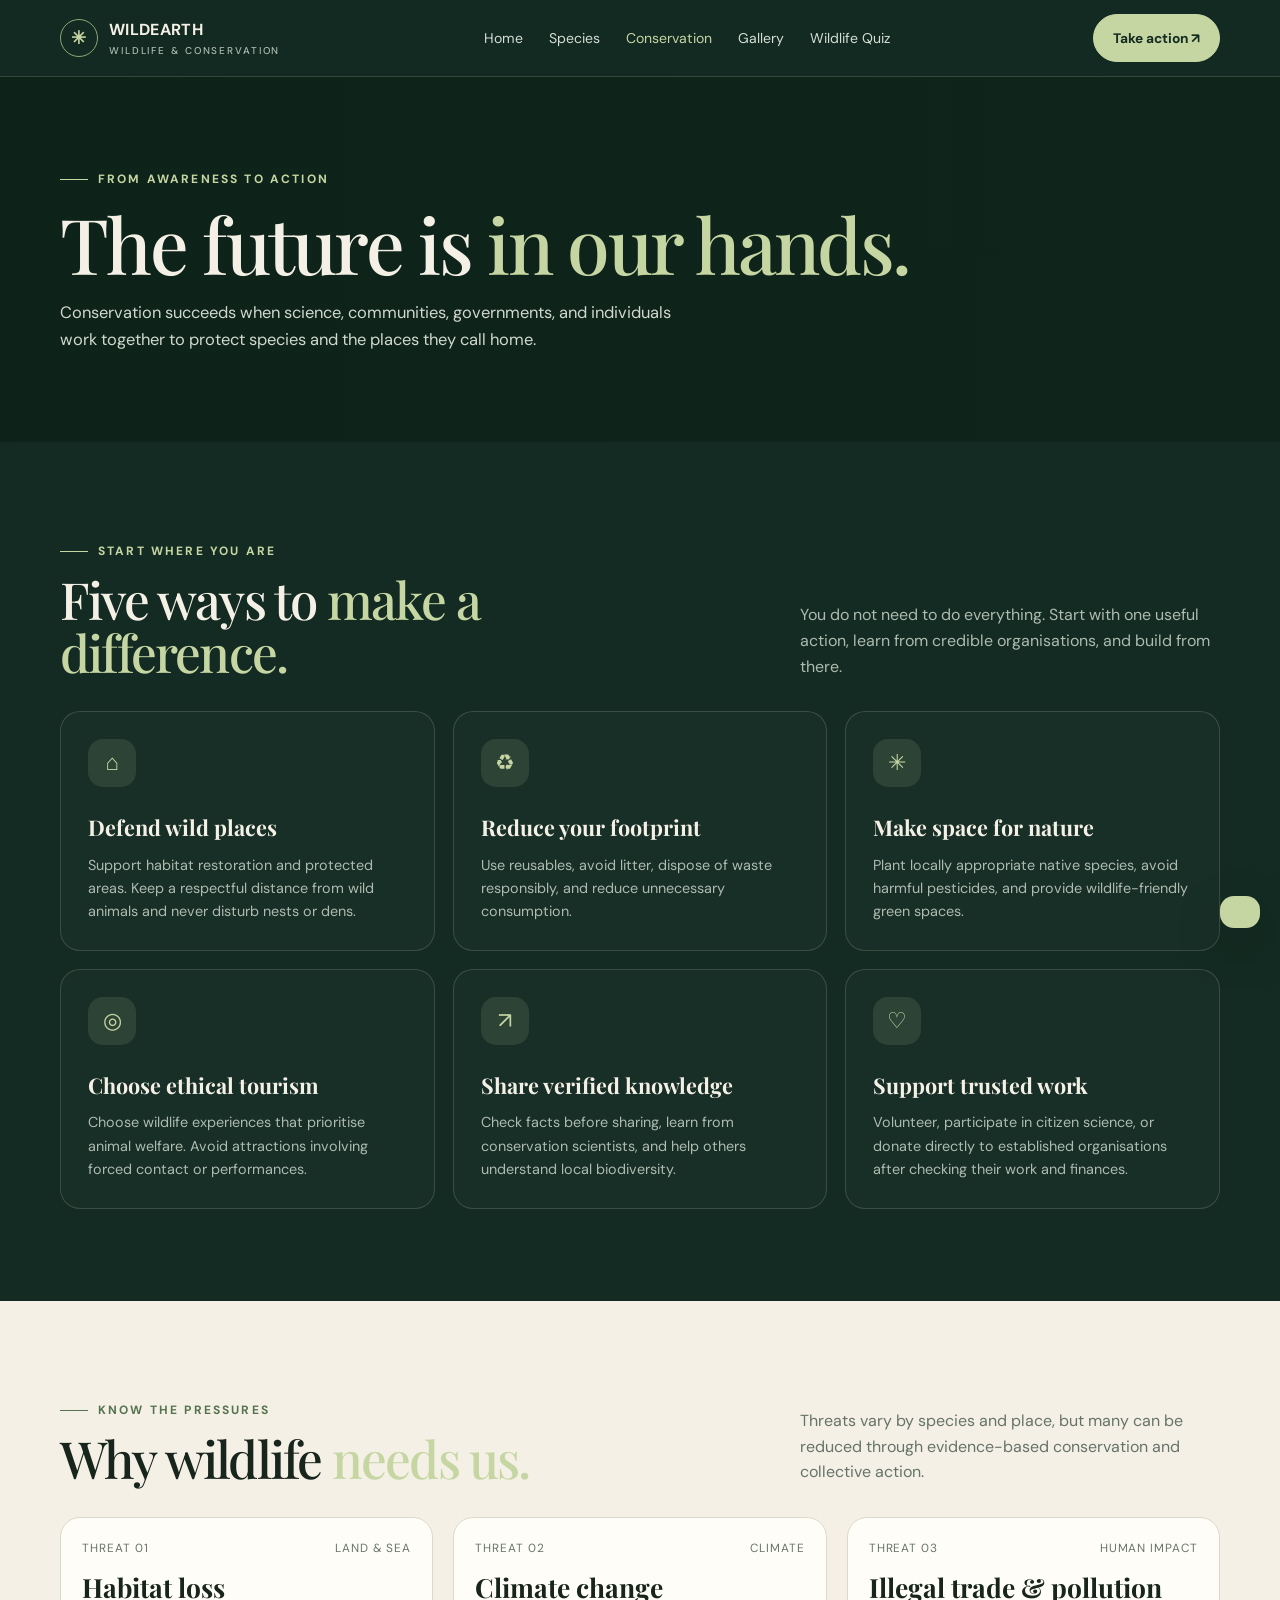
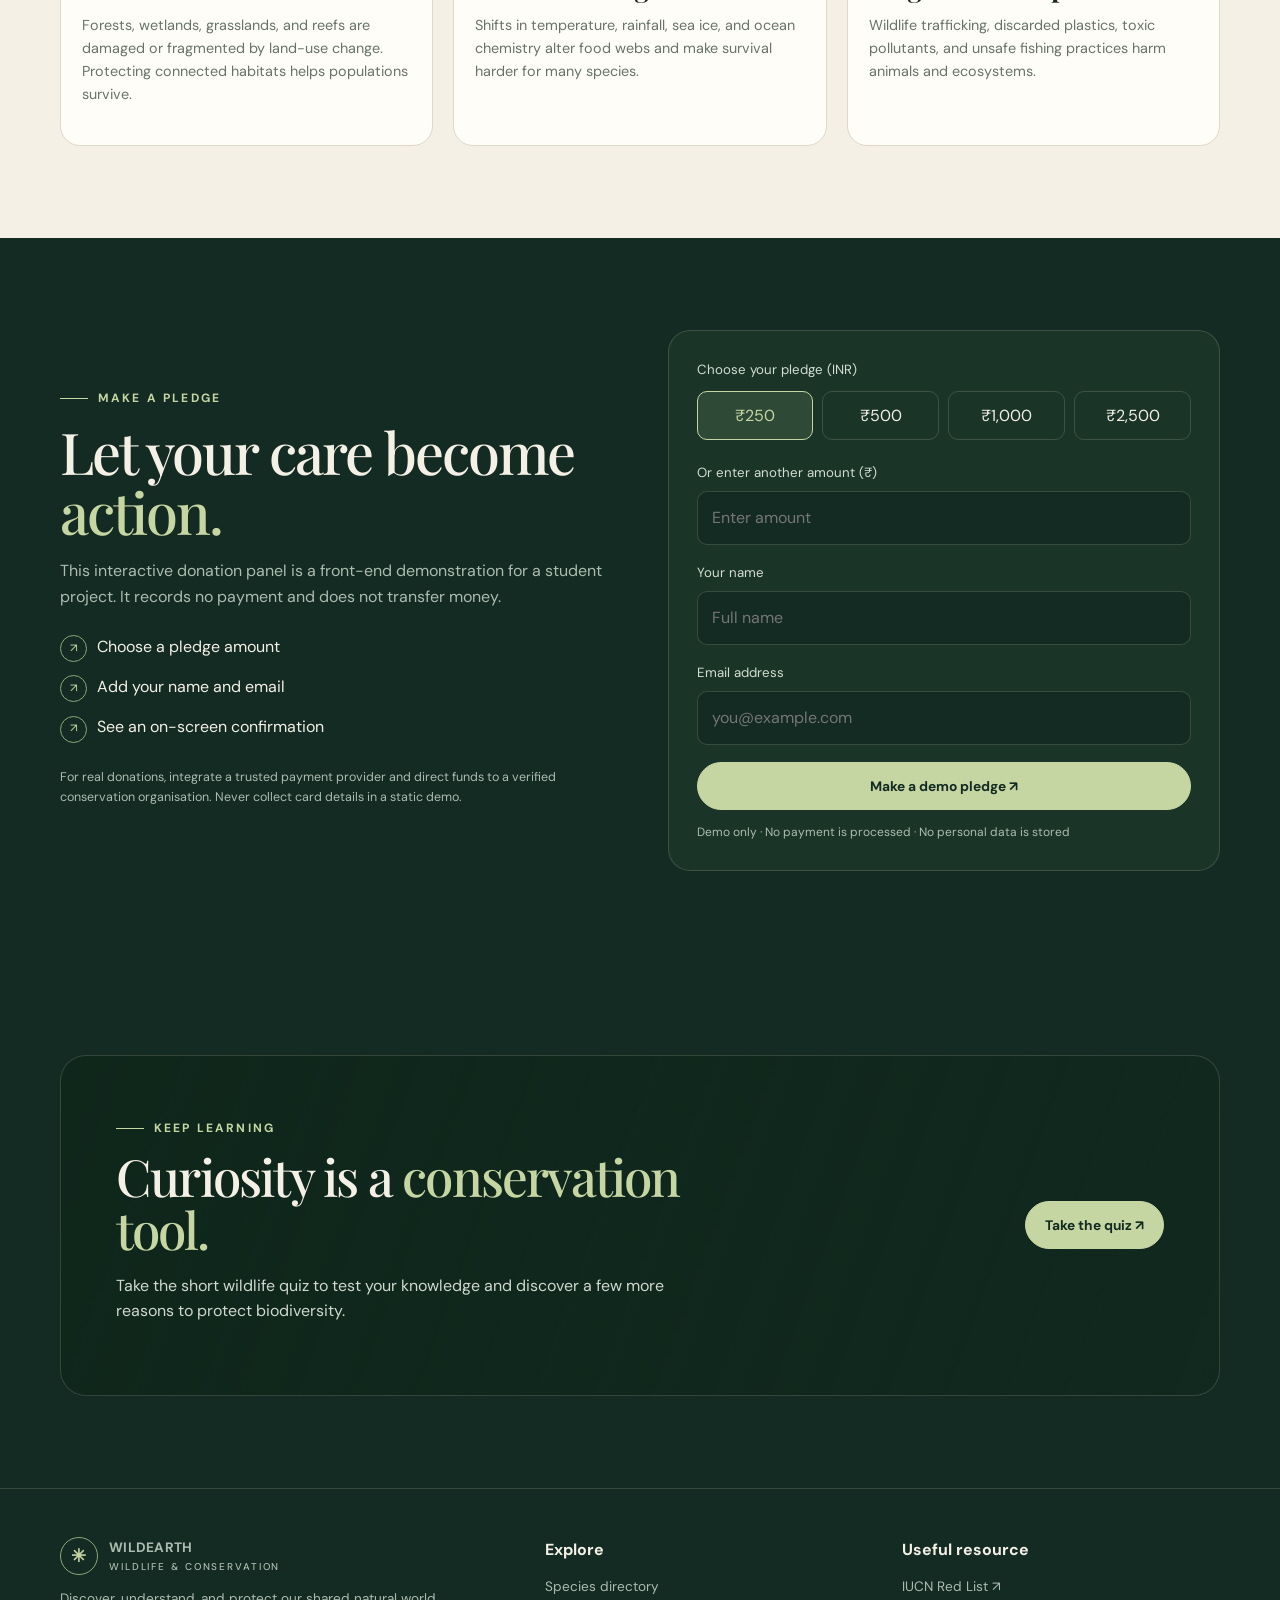
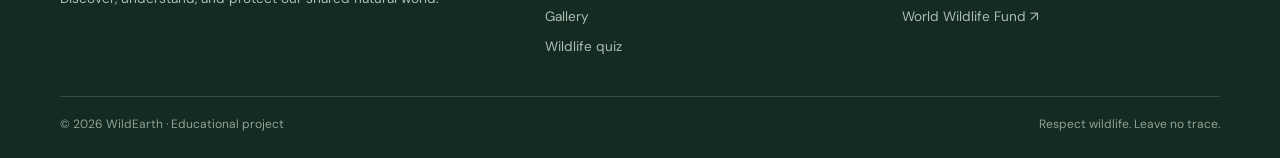
==== wildlife-conservation/conservation.html @ 8832dc3b "Initial commit" ====
<!doctype html>
<html lang="en">
  <head>
    <meta charset="utf-8" />
    <meta name="viewport" content="width=device-width, initial-scale=1" />
    <meta
      name="description"
      content="Learn practical ways to support wildlife conservation and make a pledge in this educational demo."
    />
    <title>Conservation — WildEarth</title>
    <link rel="stylesheet" href="css/style.css" />
    <script src="js/main.js" defer></script>
  </head>
  <body>
    <header class="site-header">
      <div class="container nav-wrap">
        <a class="brand" href="index.html"
          ><span class="brand-mark">✳</span
          ><span>WILDEARTH<small>WILDLIFE & CONSERVATION</small></span></a
        ><button
          class="menu-toggle"
          aria-label="Open navigation menu"
          aria-expanded="false"
        >
          ☰
        </button>
        <nav class="nav-links" aria-label="Main navigation">
          <a href="index.html">Home</a><a href="species.html">Species</a
          ><a class="active" href="conservation.html">Conservation</a
          ><a href="gallery.html">Gallery</a
          ><a href="quiz.html">Wildlife Quiz</a>
        </nav>
        <a class="nav-cta" href="#donate">Take action ↗</a>
      </div>
    </header>
    <main>
      <section class="page-hero">
        <div class="container">
          <span class="eyebrow">From awareness to action</span>
          <h1 class="display">The future is <span>in our hands.</span></h1>
          <p>
            Conservation succeeds when science, communities, governments, and
            individuals work together to protect species and the places they
            call home.
          </p>
        </div>
      </section>
      <section class="section">
        <div class="container">
          <div class="section-head">
            <div>
              <span class="eyebrow">Start where you are</span>
              <h2 class="display">
                Five ways to <span>make a difference.</span>
              </h2>
            </div>
            <p>
              You do not need to do everything. Start with one useful action,
              learn from credible organisations, and build from there.
            </p>
          </div>
          <div class="feature-grid">
            <article class="feature-card reveal">
              <div class="feature-icon">⌂</div>
              <h3>Defend wild places</h3>
              <p>
                Support habitat restoration and protected areas. Keep a
                respectful distance from wild animals and never disturb nests or
                dens.
              </p>
            </article>
            <article class="feature-card reveal">
              <div class="feature-icon">♻</div>
              <h3>Reduce your footprint</h3>
              <p>
                Use reusables, avoid litter, dispose of waste responsibly, and
                reduce unnecessary consumption.
              </p>
            </article>
            <article class="feature-card reveal">
              <div class="feature-icon">✳</div>
              <h3>Make space for nature</h3>
              <p>
                Plant locally appropriate native species, avoid harmful
                pesticides, and provide wildlife-friendly green spaces.
              </p>
            </article>
            <article class="feature-card reveal">
              <div class="feature-icon">◎</div>
              <h3>Choose ethical tourism</h3>
              <p>
                Choose wildlife experiences that prioritise animal welfare.
                Avoid attractions involving forced contact or performances.
              </p>
            </article>
            <article class="feature-card reveal">
              <div class="feature-icon">↗</div>
              <h3>Share verified knowledge</h3>
              <p>
                Check facts before sharing, learn from conservation scientists,
                and help others understand local biodiversity.
              </p>
            </article>
            <article class="feature-card reveal">
              <div class="feature-icon">♡</div>
              <h3>Support trusted work</h3>
              <p>
                Volunteer, participate in citizen science, or donate directly to
                established organisations after checking their work and
                finances.
              </p>
            </article>
          </div>
        </div>
      </section>
      <section class="section light-section">
        <div class="container">
          <div class="section-head">
            <div>
              <span class="eyebrow">Know the pressures</span>
              <h2 class="display">Why wildlife <span>needs us.</span></h2>
            </div>
            <p>
              Threats vary by species and place, but many can be reduced through
              evidence-based conservation and collective action.
            </p>
          </div>
          <div class="cards">
            <article class="species-card">
              <div class="species-body">
                <div class="species-meta">
                  <span>Threat 01</span><span>Land & sea</span>
                </div>
                <h3>Habitat loss</h3>
                <p>
                  Forests, wetlands, grasslands, and reefs are damaged or
                  fragmented by land-use change. Protecting connected habitats
                  helps populations survive.
                </p>
              </div>
            </article>
            <article class="species-card">
              <div class="species-body">
                <div class="species-meta">
                  <span>Threat 02</span><span>Climate</span>
                </div>
                <h3>Climate change</h3>
                <p>
                  Shifts in temperature, rainfall, sea ice, and ocean chemistry
                  alter food webs and make survival harder for many species.
                </p>
              </div>
            </article>
            <article class="species-card">
              <div class="species-body">
                <div class="species-meta">
                  <span>Threat 03</span><span>Human impact</span>
                </div>
                <h3>Illegal trade & pollution</h3>
                <p>
                  Wildlife trafficking, discarded plastics, toxic pollutants,
                  and unsafe fishing practices harm animals and ecosystems.
                </p>
              </div>
            </article>
          </div>
        </div>
      </section>
      <section class="section" id="donate">
        <div class="container donation-grid">
          <div class="donation-copy">
            <span class="eyebrow">Make a pledge</span>
            <h2 class="display">Let your care become <span>action.</span></h2>
            <p>
              This interactive donation panel is a front-end demonstration for a
              student project. It records no payment and does not transfer
              money.
            </p>
            <ul class="check-list">
              <li>Choose a pledge amount</li>
              <li>Add your name and email</li>
              <li>See an on-screen confirmation</li>
            </ul>
            <p class="small-note">
              For real donations, integrate a trusted payment provider and
              direct funds to a verified conservation organisation. Never
              collect card details in a static demo.
            </p>
          </div>
          <form class="donation-form" id="donation-form">
            <label>Choose your pledge (INR)</label>
            <div class="amount-options">
              <button
                type="button"
                class="amount-button active"
                data-amount="250"
              >
                ₹250</button
              ><button type="button" class="amount-button" data-amount="500">
                ₹500</button
              ><button type="button" class="amount-button" data-amount="1000">
                ₹1,000</button
              ><button type="button" class="amount-button" data-amount="2500">
                ₹2,500
              </button>
            </div>
            <label for="donation-custom">Or enter another amount (₹)</label
            ><input
              id="donation-custom"
              type="number"
              min="1"
              max="1000000"
              placeholder="Enter amount"
            /><label for="donor-name">Your name</label
            ><input
              id="donor-name"
              type="text"
              minlength="2"
              maxlength="70"
              placeholder="Full name"
              required
            /><label for="donor-email">Email address</label
            ><input
              id="donor-email"
              type="email"
              placeholder="you@example.com"
              required
            /><button class="button" type="submit">Make a demo pledge ↗</button>
            <p class="notice">
              Demo only · No payment is processed · No personal data is stored
            </p>
          </form>
        </div>
      </section>
      <section class="section">
        <div class="container">
          <div class="callout reveal">
            <div>
              <span class="eyebrow">Keep learning</span>
              <h2 class="display">
                Curiosity is a <span>conservation tool.</span>
              </h2>
              <p>
                Take the short wildlife quiz to test your knowledge and discover
                a few more reasons to protect biodiversity.
              </p>
            </div>
            <a class="button" href="quiz.html">Take the quiz ↗</a>
          </div>
        </div>
      </section>
    </main>
    <footer class="site-footer">
      <div class="container">
        <div class="footer-grid">
          <div>
            <a class="brand" href="index.html"
              ><span class="brand-mark">✳</span
              ><span>WILDEARTH<small>WILDLIFE & CONSERVATION</small></span></a
            >
            <p>Discover, understand, and protect our shared natural world.</p>
          </div>
          <div>
            <h4>Explore</h4>
            <div class="footer-links">
              <a href="species.html">Species directory</a
              ><a href="gallery.html">Gallery</a
              ><a href="quiz.html">Wildlife quiz</a>
            </div>
          </div>
          <div>
            <h4>Useful resource</h4>
            <div class="footer-links">
              <a
                href="https://www.iucnredlist.org/"
                target="_blank"
                rel="noopener"
                >IUCN Red List ↗</a
              ><a
                href="https://www.worldwildlife.org/"
                target="_blank"
                rel="noopener"
                >World Wildlife Fund ↗</a
              >
            </div>
          </div>
        </div>
        <div class="footer-bottom">
          <span>© <span data-year></span> WildEarth · Educational project</span
          ><span>Respect wildlife. Leave no trace.</span>
        </div>
      </div>
    </footer>
    <div class="toast" role="status" aria-live="polite"></div>
  </body>
</html>
---- wildlife-conservation/css/style.css ----
@import url("https://fonts.googleapis.com/css2?family=DM+Sans:wght@400;500;600;700&family=Playfair+Display:wght@500;600;700&display=swap");
:root {
  --forest: #132b22;
  --forest-2: #1e3d2f;
  --moss: #8ba878;
  --lime: #c6d6a3;
  --sand: #e8dfc9;
  --paper: #f4f0e6;
  --ink: #18251d;
  --muted: #aebbb0;
  --line: rgba(232, 223, 201, 0.17);
  --accent: #d2a86a;
  --white: #fffdf7;
  --radius: 20px;
  --shadow: 0 18px 50px rgba(0, 0, 0, 0.22);
}
* {
  box-sizing: border-box;
}
html {
  scroll-behavior: smooth;
  scroll-padding-top: 90px;
}
body {
  margin: 0;
  background: var(--forest);
  color: var(--paper);
  font-family: "DM Sans", sans-serif;
  line-height: 1.6;
}
body.light-page {
  background: var(--paper);
  color: var(--ink);
}
a {
  color: inherit;
  text-decoration: none;
}
img {
  max-width: 100%;
  display: block;
}
button,
input,
select {
  font: inherit;
}
button,
a,
.button {
  -webkit-tap-highlight-color: transparent;
}
.container {
  width: min(1160px, calc(100% - 40px));
  margin: auto;
}
.eyebrow {
  display: inline-flex;
  align-items: center;
  gap: 10px;
  color: var(--lime);
  font-size: 0.75rem;
  font-weight: 700;
  text-transform: uppercase;
  letter-spacing: 0.18em;
}
.eyebrow:before {
  content: "";
  width: 28px;
  height: 1px;
  background: currentColor;
}
.display {
  font-family: "Playfair Display", serif;
  font-weight: 500;
  letter-spacing: -0.035em;
  line-height: 1.04;
}
.display span {
  color: var(--lime);
}
.section {
  padding: 92px 0;
}
.section-head {
  display: flex;
  justify-content: space-between;
  align-items: end;
  gap: 28px;
  margin-bottom: 32px;
}
.section-head h2 {
  font-size: clamp(2rem, 4vw, 3.4rem);
  margin: 12px 0 0;
  max-width: 650px;
}
.section-head p {
  max-width: 420px;
  color: var(--muted);
  margin: 0;
}
.site-header {
  position: sticky;
  top: 0;
  z-index: 50;
  background: rgba(19, 43, 34, 0.92);
  backdrop-filter: blur(16px);
  border-bottom: 1px solid var(--line);
}
.nav-wrap {
  min-height: 76px;
  display: flex;
  align-items: center;
  justify-content: space-between;
  gap: 24px;
}
.brand {
  display: flex;
  align-items: center;
  gap: 11px;
  font-weight: 700;
  letter-spacing: 0.02em;
}
.brand-mark {
  display: grid;
  place-items: center;
  width: 38px;
  height: 38px;
  border: 1px solid var(--moss);
  border-radius: 50%;
  color: var(--lime);
  font-size: 1.1rem;
}
.brand small {
  display: block;
  font-size: 0.62rem;
  letter-spacing: 0.19em;
  color: var(--muted);
  font-weight: 500;
}
.nav-links {
  display: flex;
  align-items: center;
  gap: 26px;
  color: #d5ded5;
  font-size: 0.88rem;
}
.nav-links a {
  transition: color 0.2s;
}
.nav-links a:hover,
.nav-links a.active {
  color: var(--lime);
}
.nav-cta,
.button {
  display: inline-flex;
  align-items: center;
  justify-content: center;
  gap: 10px;
  border: 1px solid var(--lime);
  background: var(--lime);
  color: var(--forest);
  border-radius: 999px;
  padding: 12px 19px;
  font-weight: 700;
  font-size: 0.86rem;
  cursor: pointer;
  transition:
    transform 0.2s,
    background 0.2s;
}
.nav-cta:hover,
.button:hover {
  transform: translateY(-2px);
  background: #d8e4bd;
}
.button.secondary {
  background: transparent;
  color: var(--paper);
  border-color: var(--line);
}
.button.secondary:hover {
  border-color: var(--lime);
  background: rgba(198, 214, 163, 0.08);
}
.menu-toggle {
  display: none;
  border: 1px solid var(--line);
  background: transparent;
  color: var(--paper);
  width: 44px;
  height: 44px;
  border-radius: 50%;
  font-size: 1.3rem;
}
.hero {
  min-height: 650px;
  display: grid;
  align-items: center;
  position: relative;
  overflow: hidden;
  background: #172a20;
}
.hero:before {
  content: "";
  position: absolute;
  inset: 0;
  background:
    linear-gradient(
      90deg,
      rgba(11, 28, 20, 0.94) 0%,
      rgba(11, 28, 20, 0.72) 48%,
      rgba(11, 28, 20, 0.1) 100%
    ),
    linear-gradient(0deg, rgba(11, 28, 20, 0.5), transparent 35%),
    url("https://images.unsplash.com/photo-1549366021-9f761d450615?auto=format&fit=crop&w=2000&q=85")
      center/cover;
}
.hero-content {
  position: relative;
  z-index: 1;
  padding: 85px 0;
  max-width: 720px;
}
.hero h1 {
  font-size: clamp(3.2rem, 7.5vw, 6.7rem);
  margin: 22px 0;
}
.hero p {
  max-width: 560px;
  color: #d0d8cf;
  font-size: 1.08rem;
}
.hero-actions {
  display: flex;
  gap: 13px;
  flex-wrap: wrap;
  margin-top: 30px;
}
.hero-note {
  display: flex;
  align-items: center;
  gap: 14px;
  margin-top: 56px;
  color: #d5ded5;
  font-size: 0.82rem;
}
.hero-note strong {
  color: var(--lime);
  font-size: 1.3rem;
}
.hero-note .rule {
  width: 50px;
  height: 1px;
  background: var(--moss);
}
.hero-badge {
  position: absolute;
  right: 7%;
  bottom: 8%;
  z-index: 2;
  border: 1px solid rgba(255, 255, 255, 0.3);
  background: rgba(19, 43, 34, 0.65);
  backdrop-filter: blur(12px);
  padding: 17px 20px;
  border-radius: 16px;
  max-width: 220px;
}
.hero-badge strong {
  display: block;
  color: var(--lime);
  font-family: "Playfair Display", serif;
  font-size: 1.7rem;
}
.hero-badge span {
  font-size: 0.8rem;
  color: #d0d8cf;
}
.stats-band {
  background: #e8dfc9;
  color: var(--ink);
  padding: 28px 0;
}
.stats-grid {
  display: grid;
  grid-template-columns: repeat(4, 1fr);
  gap: 20px;
}
.stat {
  padding: 4px 24px;
  border-right: 1px solid rgba(24, 37, 29, 0.18);
}
.stat:first-child {
  padding-left: 0;
}
.stat:last-child {
  border: 0;
}
.stat strong {
  display: block;
  font-family: "Playfair Display", serif;
  font-size: 2.35rem;
  line-height: 1.2;
}
.stat span {
  font-size: 0.8rem;
  color: #647065;
}
.intro-grid {
  display: grid;
  grid-template-columns: 1fr 1fr;
  gap: 70px;
  align-items: center;
}
.intro-photo {
  position: relative;
  min-height: 460px;
  border-radius: var(--radius);
  overflow: hidden;
  background: url("https://images.unsplash.com/photo-1516026672322-bc52d61a55d5?auto=format&fit=crop&w=1100&q=85")
    center/cover;
}
.photo-caption {
  position: absolute;
  left: 18px;
  bottom: 18px;
  padding: 12px 15px;
  background: rgba(19, 43, 34, 0.8);
  border: 1px solid var(--line);
  border-radius: 12px;
  font-size: 0.8rem;
}
.intro-copy h2 {
  font-size: clamp(2.4rem, 4vw, 4rem);
  margin: 14px 0 20px;
}
.intro-copy p {
  color: var(--muted);
}
.check-list {
  list-style: none;
  padding: 0;
  margin: 25px 0;
  display: grid;
  gap: 12px;
}
.check-list li:before {
  content: "↗";
  display: inline-grid;
  place-items: center;
  width: 25px;
  height: 25px;
  margin-right: 10px;
  border: 1px solid var(--moss);
  border-radius: 50%;
  color: var(--lime);
  font-size: 0.75rem;
}
.cards {
  display: grid;
  grid-template-columns: repeat(3, 1fr);
  gap: 20px;
}
.species-card {
  background: #1a3528;
  border: 1px solid var(--line);
  border-radius: var(--radius);
  overflow: hidden;
  transition:
    transform 0.25s,
    border-color 0.25s;
}
.species-card:hover {
  transform: translateY(-5px);
  border-color: rgba(198, 214, 163, 0.55);
}
.species-image {
  height: 235px;
  position: relative;
  overflow: hidden;
  background: #284635;
}
.species-image img {
  width: 100%;
  height: 100%;
  object-fit: cover;
  transition: transform 0.5s;
}
.species-card:hover .species-image img {
  transform: scale(1.05);
}
.status {
  position: absolute;
  top: 14px;
  left: 14px;
  border-radius: 999px;
  padding: 6px 10px;
  font-size: 0.7rem;
  font-weight: 700;
  background: #d8b17c;
  color: #352819;
}
.status.critical {
  background: #d77f6b;
  color: #2e1510;
}
.status.vulnerable {
  background: #d9d09b;
  color: #3b3418;
}
.species-body {
  padding: 21px;
}
.species-meta {
  display: flex;
  align-items: center;
  justify-content: space-between;
  color: var(--muted);
  font-size: 0.74rem;
  text-transform: uppercase;
  letter-spacing: 0.08em;
}
.species-body h3 {
  font-family: "Playfair Display", serif;
  font-size: 1.65rem;
  margin: 8px 0 6px;
}
.species-body p {
  font-size: 0.9rem;
  color: #b8c5ba;
  margin: 0 0 18px;
}
.text-link {
  display: inline-flex;
  gap: 8px;
  align-items: center;
  color: var(--lime);
  font-size: 0.84rem;
  font-weight: 700;
}
.text-link:hover {
  gap: 13px;
}
.toolbar {
  display: flex;
  gap: 12px;
  flex-wrap: wrap;
  margin: 0 0 28px;
}
.field {
  background: #1a3528;
  border: 1px solid var(--line);
  color: var(--paper);
  border-radius: 999px;
  padding: 13px 16px;
  min-width: 180px;
  outline: none;
}
.field:focus {
  border-color: var(--lime);
}
.field::placeholder {
  color: #98a99b;
}
.field.search {
  flex: 1;
  min-width: 240px;
}
.light-section {
  background: var(--paper);
  color: var(--ink);
}
.light-section .eyebrow {
  color: #55734e;
}
.light-section .section-head p,
.light-section .muted {
  color: #667368;
}
.light-section .species-card {
  background: #fffdf7;
  border-color: #ded8c8;
}
.light-section .species-body p {
  color: #667368;
}
.light-section .species-meta {
  color: #68756b;
}
.light-section .text-link {
  color: #34583d;
}
.feature-grid {
  display: grid;
  grid-template-columns: repeat(3, 1fr);
  gap: 18px;
}
.feature-card {
  padding: 27px;
  border: 1px solid var(--line);
  border-radius: var(--radius);
  background: rgba(255, 255, 255, 0.025);
}
.feature-icon {
  display: grid;
  place-items: center;
  width: 48px;
  height: 48px;
  border-radius: 15px;
  background: rgba(198, 214, 163, 0.12);
  color: var(--lime);
  font-size: 1.4rem;
  margin-bottom: 23px;
}
.feature-card h3 {
  font-family: "Playfair Display", serif;
  font-size: 1.35rem;
  margin: 0 0 9px;
}
.feature-card p {
  color: var(--muted);
  font-size: 0.9rem;
  margin: 0;
}
.gallery-grid {
  display: grid;
  grid-template-columns: 1.3fr 1fr 1fr;
  grid-template-rows: 210px 210px;
  gap: 14px;
}
.gallery-item {
  position: relative;
  overflow: hidden;
  border-radius: 16px;
  background: #244333;
  cursor: pointer;
}
.gallery-item:first-child {
  grid-row: span 2;
}
.gallery-item:nth-child(4) {
  grid-column: span 2;
}
.gallery-item img {
  width: 100%;
  height: 100%;
  object-fit: cover;
  transition: transform 0.5s;
}
.gallery-item:hover img {
  transform: scale(1.06);
}
.gallery-item:after {
  content: "";
  position: absolute;
  inset: 40% 0 0;
  background: linear-gradient(transparent, rgba(0, 0, 0, 0.7));
}
.gallery-item span {
  position: absolute;
  z-index: 1;
  left: 17px;
  bottom: 15px;
  font-weight: 600;
}
.gallery-item .expand {
  position: absolute;
  z-index: 2;
  right: 14px;
  top: 14px;
  border: 1px solid #ffffff77;
  background: #172a2077;
  border-radius: 50%;
  width: 35px;
  height: 35px;
  display: grid;
  place-items: center;
}
.callout {
  padding: 55px;
  border-radius: 26px;
  background:
    linear-gradient(110deg, rgba(15, 38, 27, 0.96), rgba(15, 38, 27, 0.45)),
    url("https://images.unsplash.com/photo-1472396961693-142e6e269027?auto=format&fit=crop&w=1500&q=85")
      center/cover;
  display: flex;
  align-items: center;
  justify-content: space-between;
  gap: 30px;
  border: 1px solid var(--line);
}
.callout h2 {
  font-size: clamp(2.2rem, 4vw, 3.6rem);
  max-width: 600px;
  margin: 12px 0;
}
.callout p {
  max-width: 580px;
  color: #d0d8cf;
}
.quiz-panel {
  background: #1a3528;
  border: 1px solid var(--line);
  border-radius: 24px;
  padding: 34px;
  max-width: 780px;
  margin: auto;
}
.quiz-progress {
  height: 5px;
  border-radius: 5px;
  background: #344c3d;
  overflow: hidden;
  margin: 20px 0 28px;
}
.quiz-progress span {
  display: block;
  height: 100%;
  width: 0;
  background: var(--lime);
  transition: width 0.3s;
}
.quiz-question {
  font-family: "Playfair Display", serif;
  font-size: 1.8rem;
  margin: 0 0 20px;
}
.quiz-options {
  display: grid;
  gap: 10px;
}
.quiz-option {
  padding: 14px 17px;
  border: 1px solid var(--line);
  border-radius: 12px;
  background: transparent;
  color: var(--paper);
  text-align: left;
  cursor: pointer;
}
.quiz-option:hover,
.quiz-option.selected {
  border-color: var(--lime);
  background: rgba(198, 214, 163, 0.09);
}
.quiz-footer {
  display: flex;
  align-items: center;
  justify-content: space-between;
  gap: 15px;
  margin-top: 25px;
  color: var(--muted);
  font-size: 0.82rem;
}
.quiz-feedback {
  min-height: 24px;
  color: var(--lime);
  margin-top: 12px;
}
.donation-grid {
  display: grid;
  grid-template-columns: 1fr 1fr;
  gap: 55px;
  align-items: center;
}
.donation-copy h2 {
  font-size: clamp(2.5rem, 4.5vw, 4.3rem);
  margin: 14px 0;
}
.donation-copy p {
  color: var(--muted);
}
.donation-form {
  background: #1a3528;
  border: 1px solid var(--line);
  border-radius: 22px;
  padding: 28px;
}
.donation-form label {
  display: block;
  font-size: 0.83rem;
  margin: 0 0 8px;
  color: #d4ddd2;
}
.amount-options {
  display: grid;
  grid-template-columns: repeat(4, 1fr);
  gap: 9px;
  margin: 10px 0 22px;
}
.amount-button {
  padding: 11px 5px;
  border: 1px solid var(--line);
  border-radius: 10px;
  background: transparent;
  color: var(--paper);
  cursor: pointer;
}
.amount-button.active,
.amount-button:hover {
  border-color: var(--lime);
  background: rgba(198, 214, 163, 0.12);
  color: var(--lime);
}
.donation-form input,
.donation-form select {
  width: 100%;
  padding: 13px 14px;
  border: 1px solid var(--line);
  background: #132b22;
  color: var(--paper);
  border-radius: 10px;
  margin-bottom: 17px;
  outline: none;
}
.donation-form input:focus {
  border-color: var(--lime);
}
.donation-form .button {
  width: 100%;
}
.notice {
  font-size: 0.75rem;
  color: var(--muted);
  margin: 13px 0 0;
}
.site-footer {
  padding: 48px 0 24px;
  border-top: 1px solid var(--line);
}
.footer-grid {
  display: grid;
  grid-template-columns: 1.4fr 1fr 1fr;
  gap: 40px;
  padding-bottom: 38px;
}
.footer-grid p,
.footer-grid a {
  font-size: 0.85rem;
  color: var(--muted);
}
.footer-grid h4 {
  margin: 0 0 14px;
  color: var(--paper);
}
.footer-links {
  display: grid;
  gap: 8px;
}
.footer-bottom {
  border-top: 1px solid var(--line);
  padding-top: 18px;
  display: flex;
  justify-content: space-between;
  gap: 20px;
  color: #92a294;
  font-size: 0.75rem;
}
.page-hero {
  padding: 85px 0 72px;
  background:
    linear-gradient(90deg, rgba(13, 34, 24, 0.94), rgba(13, 34, 24, 0.65)),
    url("https://images.unsplash.com/photo-1472396961693-142e6e269027?auto=format&fit=crop&w=1800&q=85")
      center/cover;
}
.page-hero h1 {
  font-size: clamp(3rem, 6vw, 5.4rem);
  margin: 15px 0;
}
.page-hero p {
  max-width: 650px;
  color: #d0d8cf;
  font-size: 1.03rem;
}
.content-prose {
  max-width: 800px;
}
.content-prose h2 {
  font-family: "Playfair Display", serif;
  font-size: 2rem;
  margin-top: 34px;
}
.content-prose p {
  color: var(--muted);
}
.detail-layout {
  display: grid;
  grid-template-columns: 1.1fr 0.9fr;
  gap: 45px;
  align-items: start;
}
.detail-image {
  height: 490px;
  overflow: hidden;
  border-radius: 22px;
}
.detail-image img {
  width: 100%;
  height: 100%;
  object-fit: cover;
}
.detail-panel {
  padding: 28px;
  border: 1px solid var(--line);
  border-radius: 20px;
  background: #1a3528;
}
.detail-panel h2 {
  font-family: "Playfair Display", serif;
  margin-top: 0;
}
.detail-panel p {
  color: var(--muted);
}
.detail-panel dl {
  display: grid;
  grid-template-columns: 1fr 1fr;
  gap: 17px;
}
.detail-panel dt {
  color: var(--muted);
  font-size: 0.75rem;
  text-transform: uppercase;
  letter-spacing: 0.08em;
}
.detail-panel dd {
  margin: 4px 0 0;
  font-weight: 600;
}
.modal {
  position: fixed;
  inset: 0;
  z-index: 100;
  background: rgba(0, 0, 0, 0.86);
  display: none;
  align-items: center;
  justify-content: center;
  padding: 20px;
}
.modal.open {
  display: flex;
}
.modal img {
  max-height: 85vh;
  max-width: min(1100px, 95vw);
  border-radius: 12px;
  object-fit: contain;
}
.modal-close {
  position: absolute;
  right: 24px;
  top: 18px;
  color: white;
  background: transparent;
  border: 1px solid #ffffff77;
  border-radius: 50%;
  width: 44px;
  height: 44px;
  font-size: 1.4rem;
  cursor: pointer;
}
.toast {
  position: fixed;
  right: 20px;
  bottom: 20px;
  z-index: 150;
  max-width: 360px;
  padding: 16px 20px;
  border-radius: 14px;
  background: var(--lime);
  color: var(--forest);
  box-shadow: var(--shadow);
  font-weight: 600;
  transform: translateY(150%);
  transition: transform 0.3s;
}
.toast.show {
  transform: translateY(0);
}
.empty-state {
  grid-column: 1/-1;
  text-align: center;
  padding: 40px;
  color: var(--muted);
  border: 1px dashed var(--line);
  border-radius: 16px;
}
.reveal {
  opacity: 0;
  transform: translateY(18px);
  transition:
    opacity 0.65s,
    transform 0.65s;
}
.reveal.visible {
  opacity: 1;
  transform: none;
}
.small-note {
  font-size: 0.78rem;
  color: var(--muted);
}
@media (max-width: 900px) {
  .nav-links {
    gap: 15px;
  }
  .nav-links a {
    font-size: 0.82rem;
  }
  .nav-cta {
    display: none;
  }
  .intro-grid,
  .donation-grid {
    gap: 35px;
  }
  .cards {
    grid-template-columns: repeat(2, 1fr);
  }
  .feature-grid {
    grid-template-columns: repeat(2, 1fr);
  }
  .hero-badge {
    right: 4%;
  }
  .section {
    padding: 72px 0;
  }
}
@media (max-width: 680px) {
  .container {
    width: min(100% - 30px, 1160px);
  }
  .nav-wrap {
    min-height: 68px;
  }
  .menu-toggle {
    display: block;
  }
  .nav-links {
    display: none;
    position: absolute;
    top: 68px;
    left: 0;
    right: 0;
    padding: 18px 22px 24px;
    background: var(--forest);
    border-bottom: 1px solid var(--line);
    flex-direction: column;
    align-items: stretch;
    gap: 0;
  }
  .nav-links.open {
    display: flex;
  }
  .nav-links a {
    padding: 12px 0;
    border-bottom: 1px solid var(--line);
    font-size: 0.95rem;
  }
  .hero {
    min-height: 660px;
  }
  .hero:before {
    background:
      linear-gradient(90deg, rgba(11, 28, 20, 0.9), rgba(11, 28, 20, 0.5)),
      linear-gradient(0deg, rgba(11, 28, 20, 0.5), transparent 50%),
      url("https://images.unsplash.com/photo-1549366021-9f761d450615?auto=format&fit=crop&w=1000&q=85")
        center/cover;
  }
  .hero-content {
    padding: 70px 0;
  }
  .hero h1 {
    font-size: clamp(3rem, 14vw, 4.7rem);
  }
  .hero-badge {
    display: none;
  }
  .stats-grid {
    grid-template-columns: repeat(2, 1fr);
    gap: 22px;
  }
  .stat {
    padding: 0 10px 0 0;
    border-right: 0;
  }
  .stat strong {
    font-size: 1.9rem;
  }
  .section-head {
    display: block;
  }
  .section-head p {
    margin-top: 15px;
  }
  .intro-grid,
  .donation-grid,
  .detail-layout {
    grid-template-columns: 1fr;
  }
  .intro-photo {
    min-height: 350px;
    order: 2;
  }
  .cards,
  .feature-grid {
    grid-template-columns: 1fr;
  }
  .species-image {
    height: 245px;
  }
  .gallery-grid {
    grid-template-columns: 1fr 1fr;
    grid-template-rows: 190px 160px 160px;
  }
  .gallery-item:first-child {
    grid-row: span 2;
  }
  .gallery-item:nth-child(4) {
    grid-column: span 2;
  }
  .callout {
    padding: 30px;
    display: block;
  }
  .callout .button {
    margin-top: 15px;
  }
  .quiz-panel {
    padding: 22px;
  }
  .quiz-question {
    font-size: 1.5rem;
  }
  .amount-options {
    grid-template-columns: repeat(2, 1fr);
  }
  .footer-grid {
    grid-template-columns: 1fr 1fr;
    gap: 28px;
  }
  .footer-grid > div:first-child {
    grid-column: 1/-1;
  }
  .footer-bottom {
    flex-direction: column;
  }
  .page-hero {
    padding: 65px 0 55px;
  }
  .detail-image {
    height: 340px;
  }
  .section {
    padding: 62px 0;
  }
}
@media (prefers-reduced-motion: reduce) {
  html {
    scroll-behavior: auto;
  }
  *,
  *:before,
  *:after {
    animation-duration: 0.01ms !important;
    transition-duration: 0.01ms !important;
  }
  .reveal {
    opacity: 1;
    transform: none;
  }
}
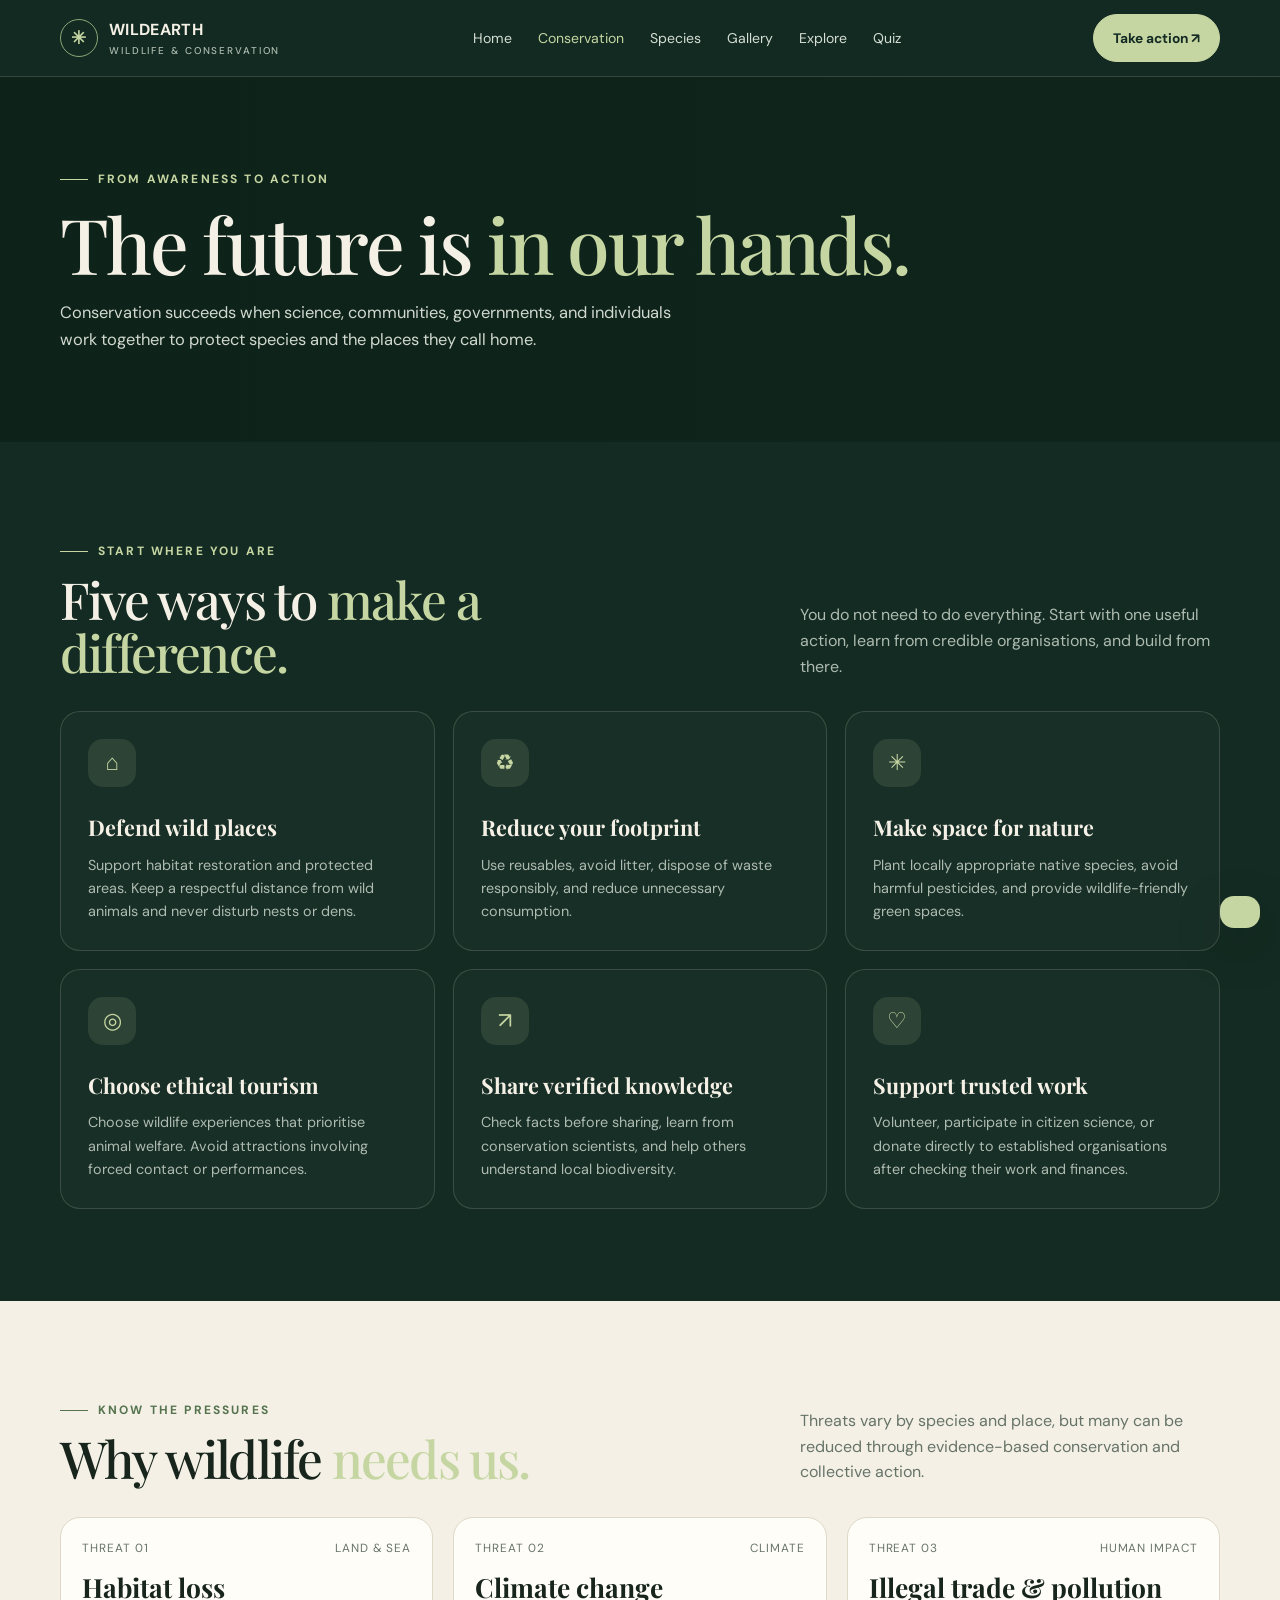
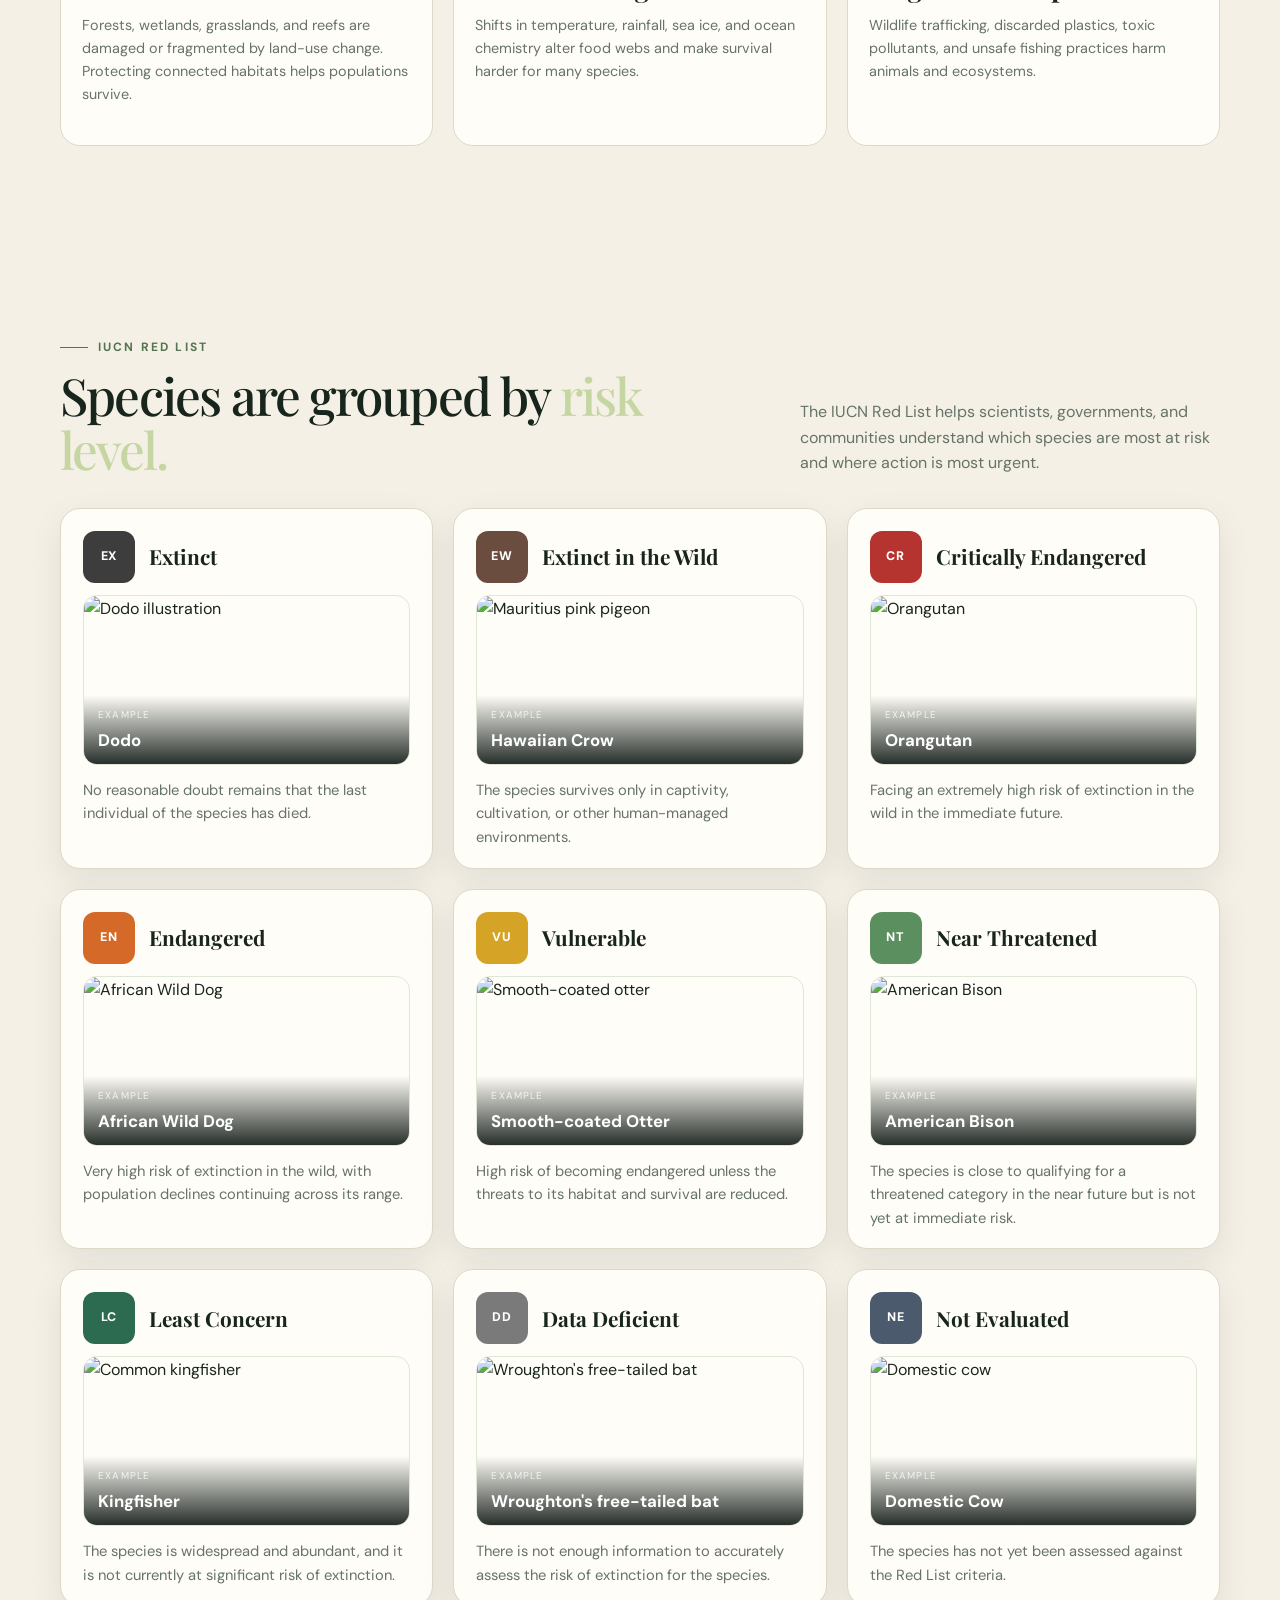
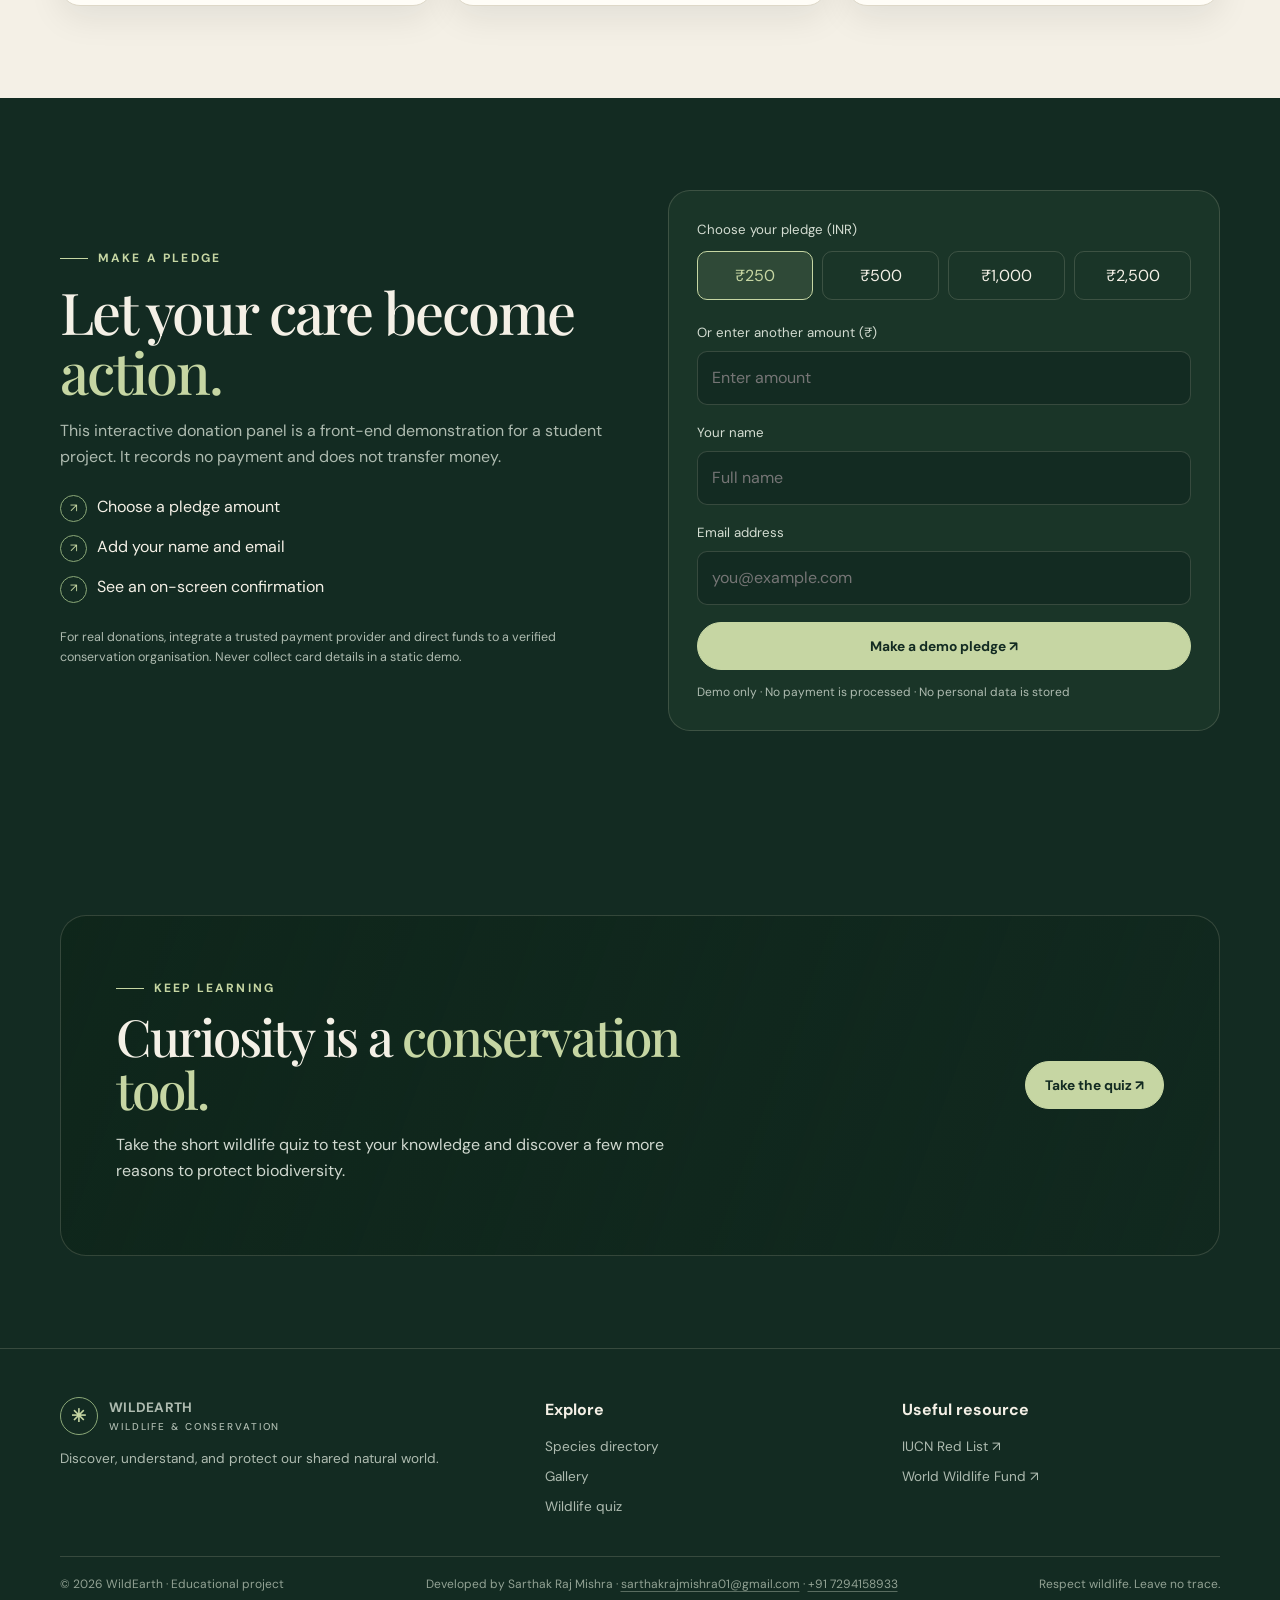
==== commit f99db39a: "Update" ====
--- a/wildlife-conservation/conservation.html
+++ b/wildlife-conservation/conservation.html
@@ -25,10 +25,12 @@
           ☰
         </button>
         <nav class="nav-links" aria-label="Main navigation">
-          <a href="index.html">Home</a><a href="species.html">Species</a
-          ><a class="active" href="conservation.html">Conservation</a
-          ><a href="gallery.html">Gallery</a
-          ><a href="quiz.html">Wildlife Quiz</a>
+          <a href="index.html">Home</a>
+          <a class="active" href="conservation.html">Conservation</a>
+          <a href="species.html">Species</a>
+          <a href="gallery.html">Gallery</a>
+          <a href="explore.html">Explore</a>
+          <a href="quiz.html">Quiz</a>
         </nav>
         <a class="nav-cta" href="#donate">Take action ↗</a>
       </div>
@@ -166,6 +168,224 @@
           </div>
         </div>
       </section>
+      <section class="section light-section">
+        <div class="container">
+          <div class="section-head">
+            <div>
+              <span class="eyebrow">IUCN Red List</span>
+              <h2 class="display">
+                Species are grouped by <span>risk level.</span>
+              </h2>
+            </div>
+            <p>
+              The IUCN Red List helps scientists, governments, and communities
+              understand which species are most at risk and where action is most
+              urgent.
+            </p>
+          </div>
+
+          <div class="iucn-grid">
+            <article class="iucn-card">
+              <div class="iucn-header">
+                <span class="iucn-tag ex">EX</span>
+                <h3>Extinct</h3>
+              </div>
+              <div class="iucn-media">
+                <img
+                  src="https://encrypted-tbn0.gstatic.com/images?q=tbn:ANd9GcSsMsvK9CLIqQMxPbO_btkq-FMCbNE9RW7STxdngpcNoxzlVamMrmloloWsdKNZHK2_Z3Kj-o0qxfAswIQ9KCr7ITkAYsG07dZX5juxgQ&s=1024"
+                  alt="Dodo illustration"
+                  loading="lazy"
+                />
+                <div class="iucn-example">
+                  <span>Example</span>
+                  <strong>Dodo</strong>
+                </div>
+              </div>
+              <p>
+                No reasonable doubt remains that the last individual of the
+                species has died.
+              </p>
+            </article>
+
+            <article class="iucn-card">
+              <div class="iucn-header">
+                <span class="iucn-tag ew">EW</span>
+                <h3>Extinct in the Wild</h3>
+              </div>
+              <div class="iucn-media">
+                <img
+                  src="https://ychef.files.bbci.co.uk/1280x720/p03xc7j7.jpg" 
+                  alt="Mauritius pink pigeon"
+                  loading="lazy"
+                />
+                <div class="iucn-example">
+                  <span>Example</span>
+                  <strong>Hawaiian Crow</strong>
+                </div>
+              </div>
+              <p>
+                The species survives only in captivity, cultivation, or other
+                human-managed environments.
+              </p>
+            </article>
+
+            <article class="iucn-card">
+              <div class="iucn-header">
+                <span class="iucn-tag cr">CR</span>
+                <h3>Critically Endangered</h3>
+              </div>
+              <div class="iucn-media">
+                <img
+                  src="https://earth.org/wp-content/uploads/2022/02/rsz_dan-dennis-5esfiy0yjzy-unsplash.jpg"
+                  alt="Orangutan"
+                  loading="lazy"
+                />
+                <div class="iucn-example">
+                  <span>Example</span>
+                  <strong>Orangutan</strong>
+                </div>
+              </div>
+              <p>
+                Facing an extremely high risk of extinction in the wild in the
+                immediate future.
+              </p>
+            </article>
+
+            <article class="iucn-card">
+              <div class="iucn-header">
+                <span class="iucn-tag en">EN</span>
+                <h3>Endangered</h3>
+              </div>
+              <div class="iucn-media">
+                <img
+                  src="https://www.nationalgeographic.com/content/dam/expeditions/get-inspired/an-inside-look/leaders-of-the-pack-african-wild-dogs/wild-dog.jpg"
+                  alt="African Wild Dog"
+                  loading="lazy"
+                />
+                <div class="iucn-example">
+                  <span>Example</span>
+                  <strong>African Wild Dog</strong>
+                </div>
+              </div>
+              <p>
+                Very high risk of extinction in the wild, with population declines
+                continuing across its range.
+              </p>
+            </article>
+
+            <article class="iucn-card">
+              <div class="iucn-header">
+                <span class="iucn-tag vu">VU</span>
+                <h3>Vulnerable</h3>
+              </div>
+              <div class="iucn-media">
+                <img
+                  src="https://encrypted-tbn0.gstatic.com/images?q=tbn:ANd9GcSj1NMPpAzH_7okH6K9d1t9pufOOwOeXAEKoSsgz6WAeA&s=1024"
+                  alt="Smooth-coated otter"
+                  loading="lazy"
+                />
+                <div class="iucn-example">
+                  <span>Example</span>
+                  <strong>Smooth-coated Otter</strong>
+                </div>
+              </div>
+              <p>
+                High risk of becoming endangered unless the threats to its habitat
+                and survival are reduced.
+              </p>
+            </article>
+
+            <article class="iucn-card">
+              <div class="iucn-header">
+                <span class="iucn-tag nt">NT</span>
+                <h3>Near Threatened</h3>
+              </div>
+              <div class="iucn-media">
+                <img
+                  src="https://encrypted-tbn0.gstatic.com/images?q=tbn:ANd9GcQDoQxWGojb_iwchPygM2JeRrPEGolloA9rxkKUmu2P01Zl48c9h8UtuqmiRScCljh85o4B2q7DH7i371p4LBOx0OZYxKbBoCG5a5jpZx8fPg&s=1024"
+                  alt="American Bison"
+                  loading="lazy"
+                />
+                <div class="iucn-example">
+                  <span>Example</span>
+                  <strong>American Bison</strong>
+                </div>
+              </div>
+              <p>
+                The species is close to qualifying for a threatened category in the
+                near future but is not yet at immediate risk.
+              </p>
+            </article>
+
+            <article class="iucn-card">
+              <div class="iucn-header">
+                <span class="iucn-tag lc">LC</span>
+                <h3>Least Concern</h3>
+              </div>
+              <div class="iucn-media">
+                <img
+                  src="https://encrypted-tbn0.gstatic.com/images?q=tbn:ANd9GcQRv7SR_Xx0nctYsGYkGY22Zdfb1KXUfJI8NM8wGaeMpQ&s=1024"
+                  alt="Common kingfisher"
+                  loading="lazy"
+                />
+                <div class="iucn-example">
+                  <span>Example</span>
+                  <strong>Kingfisher</strong>
+                </div>
+              </div>
+              <p>
+                The species is widespread and abundant, and it is not currently at
+                significant risk of extinction.
+              </p>
+            </article>
+
+            <article class="iucn-card">
+              <div class="iucn-header">
+                <span class="iucn-tag dd">DD</span>
+                <h3>Data Deficient</h3>
+              </div>
+              <div class="iucn-media">
+                <img
+                  src="https://encrypted-tbn0.gstatic.com/images?q=tbn:ANd9GcTMm9NJcqs6NnYiO5FNGZzp_yp4wbFy1aJzQgiR_PglZmFNVuDX0w2Za4U3sumi_gLrCsqj-z65F_zPgDpII4nAn-O-K6CJ2OM87JU95kdSOg&s=1024"
+                  alt="Wroughton's free-tailed bat"
+                  loading="lazy"
+                />
+                <div class="iucn-example">
+                  <span>Example</span>
+                  <strong>Wroughton's free-tailed bat</strong>
+                </div>
+              </div>
+              <p>
+                There is not enough information to accurately assess the risk of
+                extinction for the species.
+              </p>
+            </article>
+
+            <article class="iucn-card">
+              <div class="iucn-header">
+                <span class="iucn-tag ne">NE</span>
+                <h3>Not Evaluated</h3>
+              </div>
+              <div class="iucn-media">
+                <img
+                  src="https://encrypted-tbn0.gstatic.com/images?q=tbn:ANd9GcQy6VZn8m9uZBlDelw1pfkzKxfTV3iEqIOXnIUXnw7igPTHc5Rl1hBTlPcw0vXHU9sNFfsMcqxzT9wid_OwhKc5qZK_IEgi0Iem0mKv_3LF&s=1024"
+                  alt="Domestic cow"
+                  loading="lazy"
+                />
+                <div class="iucn-example">
+                  <span>Example</span>
+                  <strong>Domestic Cow</strong>
+                </div>
+              </div>
+              <p>
+                The species has not yet been assessed against the Red List
+                criteria.
+              </p>
+            </article>
+          </div>
+        </div>
+      </section>
+
       <section class="section" id="donate">
         <div class="container donation-grid">
           <div class="donation-copy">
@@ -287,6 +507,11 @@
         </div>
         <div class="footer-bottom">
           <span>© <span data-year></span> WildEarth · Educational project</span
+          ><span class="footer-contact"
+            >Developed by Sarthak Raj Mishra ·
+            <a href="mailto:sarthakrajmishra01@gmail.com">sarthakrajmishra01@gmail.com</a>
+            <span aria-hidden="true"> · </span>
+            <a href="tel:+917294158933">+91 7294158933</a></span
           ><span>Respect wildlife. Leave no trace.</span>
         </div>
       </div>
--- a/wildlife-conservation/css/style.css
+++ b/wildlife-conservation/css/style.css
@@ -217,6 +217,20 @@
     url("https://images.unsplash.com/photo-1549366021-9f761d450615?auto=format&fit=crop&w=2000&q=85")
       center/cover;
 }
+.hero:after {
+  content: "";
+  position: absolute;
+  z-index: 0;
+  inset: 0;
+  pointer-events: none;
+  background:
+    radial-gradient(
+      circle at 76% 28%,
+      rgba(198, 214, 163, 0.14),
+      transparent 24rem
+    ),
+    linear-gradient(0deg, rgba(9, 22, 16, 0.34), transparent 45%);
+}
 .hero-content {
   position: relative;
   z-index: 1;
@@ -226,6 +240,7 @@
 .hero h1 {
   font-size: clamp(3.2rem, 7.5vw, 6.7rem);
   margin: 22px 0;
+  text-shadow: 0 8px 35px rgba(0, 0, 0, 0.25);
 }
 .hero p {
   max-width: 560px;
@@ -278,9 +293,10 @@
   color: #d0d8cf;
 }
 .stats-band {
-  background: #e8dfc9;
+  background: linear-gradient(115deg, #e8dfc9, #f4f0e6 55%, #e1dcc6);
   color: var(--ink);
   padding: 28px 0;
+  box-shadow: 0 16px 40px rgba(0, 0, 0, 0.08);
 }
 .stats-grid {
   display: grid;
@@ -318,11 +334,21 @@
   min-height: 460px;
   border-radius: var(--radius);
   overflow: hidden;
+  isolation: isolate;
+  box-shadow: 0 24px 55px rgba(0, 0, 0, 0.22);
   background: url("https://images.unsplash.com/photo-1516026672322-bc52d61a55d5?auto=format&fit=crop&w=1100&q=85")
     center/cover;
 }
+.intro-photo:before {
+  content: "";
+  position: absolute;
+  inset: 0;
+  z-index: 0;
+  background: linear-gradient(180deg, transparent 48%, rgba(10, 25, 17, 0.58));
+}
 .photo-caption {
   position: absolute;
+  z-index: 1;
   left: 18px;
   bottom: 18px;
   padding: 12px 15px;
@@ -442,6 +468,49 @@
 .text-link:hover {
   gap: 13px;
 }
+#featured-species .species-card {
+  box-shadow: 0 14px 36px rgba(18, 35, 25, 0.1);
+  transition:
+    transform 0.25s ease,
+    border-color 0.25s ease,
+    box-shadow 0.25s ease;
+}
+#featured-species .species-card:hover {
+  transform: translateY(-7px);
+  border-color: rgba(85, 115, 78, 0.45);
+  box-shadow: 0 22px 48px rgba(18, 35, 25, 0.16);
+}
+#featured-species .species-image:after {
+  content: "";
+  position: absolute;
+  inset: 35% 0 0;
+  pointer-events: none;
+  background: linear-gradient(180deg, transparent, rgba(12, 27, 18, 0.24));
+}
+#featured-species .status {
+  z-index: 1;
+}
+.home-species-cta {
+  display: flex;
+  justify-content: center;
+  margin-top: 34px;
+}
+.home-impact .feature-card {
+  background: linear-gradient(
+    145deg,
+    rgba(255, 255, 255, 0.045),
+    rgba(255, 255, 255, 0.012)
+  );
+  transition:
+    transform 0.25s ease,
+    border-color 0.25s ease,
+    background 0.25s ease;
+}
+.home-impact .feature-card:hover {
+  transform: translateY(-5px);
+  border-color: rgba(198, 214, 163, 0.42);
+  background: rgba(198, 214, 163, 0.07);
+}
 .toolbar {
   display: flex;
   gap: 12px;
@@ -522,6 +591,109 @@
   color: var(--muted);
   font-size: 0.9rem;
   margin: 0;
+}
+.iucn-grid {
+  display: grid;
+  grid-template-columns: repeat(3, minmax(0, 1fr));
+  gap: 20px;
+}
+.iucn-card {
+  background: #fffdf7;
+  border: 1px solid #ded8c8;
+  border-radius: var(--radius);
+  padding: 22px 22px 18px;
+  box-shadow: 0 12px 34px rgba(16, 31, 22, 0.08);
+}
+.iucn-header {
+  display: flex;
+  align-items: center;
+  gap: 14px;
+  margin-bottom: 10px;
+}
+.iucn-tag {
+  display: grid;
+  place-items: center;
+  min-width: 52px;
+  height: 52px;
+  border-radius: 12px;
+  font-weight: 800;
+  letter-spacing: 0.08em;
+  font-size: 0.78rem;
+  color: #fff;
+}
+.iucn-tag.ex {
+  background: #3d3d3d;
+}
+.iucn-tag.ew {
+  background: #6b4d3f;
+}
+.iucn-tag.cr {
+  background: #b6342f;
+}
+.iucn-tag.en {
+  background: #d56a28;
+}
+.iucn-tag.vu {
+  background: #d5a325;
+}
+.iucn-tag.nt {
+  background: #5b8f60;
+}
+.iucn-tag.lc {
+  background: #2d6b50;
+}
+.iucn-tag.dd {
+  background: #7a7a7a;
+}
+.iucn-tag.ne {
+  background: #4b5a6d;
+}
+.iucn-media {
+  position: relative;
+  height: 170px;
+  overflow: hidden;
+  border-radius: 14px;
+  border: 1px solid #dfe8d6;
+  margin: 12px 0 14px;
+}
+.iucn-media img {
+  width: 100%;
+  height: 100%;
+  display: block;
+  object-fit: cover;
+}
+.iucn-example {
+  position: absolute;
+  left: 0;
+  right: 0;
+  bottom: 0;
+  background: linear-gradient(180deg, transparent, rgba(10, 19, 15, 0.88));
+  padding: 12px 14px 10px;
+  color: #ffffff;
+}
+.iucn-example span {
+  display: block;
+  font-size: 0.62rem;
+  letter-spacing: 0.12em;
+  text-transform: uppercase;
+  opacity: 0.8;
+}
+.iucn-example strong {
+  display: block;
+  font-size: 1.05rem;
+  margin-top: 4px;
+}
+.iucn-card h3 {
+  font-family: "Playfair Display", serif;
+  font-size: 1.3rem;
+  margin: 0;
+  color: var(--ink);
+}
+.iucn-card p {
+  margin: 0;
+  color: #667368;
+  font-size: 0.92rem;
+  line-height: 1.6;
 }
 .gallery-grid {
   display: grid;
@@ -753,9 +925,24 @@
   padding-top: 18px;
   display: flex;
   justify-content: space-between;
+  align-items: flex-start;
+  flex-wrap: wrap;
   gap: 20px;
   color: #92a294;
   font-size: 0.75rem;
+}
+.footer-contact {
+  min-width: 0;
+  overflow-wrap: anywhere;
+}
+.footer-contact a {
+  color: inherit;
+  text-decoration: underline;
+  text-decoration-color: rgba(146, 162, 148, 0.55);
+  text-underline-offset: 3px;
+}
+.footer-contact a:hover {
+  color: var(--lime);
 }
 .page-hero {
   padding: 85px 0 72px;
@@ -901,7 +1088,242 @@
   font-size: 0.78rem;
   color: var(--muted);
 }
+.show-grid {
+  display: grid;
+  grid-template-columns: repeat(3, minmax(0, 1fr));
+  gap: 22px;
+}
+.show-card {
+  display: flex;
+  flex-direction: column;
+  background: #1a3528;
+  border: 1px solid var(--line);
+  border-radius: var(--radius);
+  overflow: hidden;
+  box-shadow: var(--shadow);
+}
+.show-banner {
+  display: flex;
+  justify-content: center;
+  align-items: center;
+  min-height: 76px;
+  padding: 16px 18px;
+  font-size: 0.72rem;
+  text-transform: uppercase;
+  letter-spacing: 0.14em;
+  font-weight: 700;
+  color: var(--paper);
+}
+.show-logo {
+  display: inline-grid;
+  place-items: center;
+  width: 54px;
+  height: 54px;
+  border-radius: 50%;
+  overflow: hidden;
+  border: 1px solid rgba(255, 255, 255, 0.28);
+  box-shadow: inset 0 0 0 1px rgba(255, 255, 255, 0.08);
+  background: rgba(255, 255, 255, 0.08);
+}
+.show-logo img {
+  display: block;
+  width: 100%;
+  height: 100%;
+  object-fit: cover;
+}
+.logo-natgeo {
+  background: rgba(255, 255, 255, 0.08);
+  color: #f2f9f0;
+}
+.logo-bbc {
+  background: #d8af4b;
+  color: #10241d;
+}
+.logo-discovery {
+  background: #f2a93b;
+  color: #26120a;
+}
+.logo-animal {
+  background: #a9d970;
+  color: #142c1e;
+}
+.logo-earth {
+  background: #8fd0c6;
+  color: #102b27;
+}
+.logo-wild {
+  background: #d38758;
+  color: #1f100b;
+}
+.show-banner--natgeo {
+  background: linear-gradient(135deg, #2d5f42, #153827);
+}
+.show-banner--bbc {
+  background: linear-gradient(135deg, #3c6d4d, #172f26);
+}
+.show-banner--discovery {
+  background: linear-gradient(135deg, #a66f2b, #56391e);
+}
+.show-banner--animal {
+  background: linear-gradient(135deg, #6d7d3a, #25402d);
+}
+.show-banner--earth {
+  background: linear-gradient(135deg, #3f7e69, #1b3c35);
+}
+.show-banner--wild {
+  background: linear-gradient(135deg, #7a4d2c, #2a241f);
+}
+.show-body {
+  padding: 22px 20px 20px;
+  display: flex;
+  flex-direction: column;
+  height: 100%;
+}
+.show-body > img {
+  width: 100%;
+  height: 180px;
+  flex: 0 0 180px;
+  object-fit: cover;
+  border-radius: 12px;
+  margin-bottom: 14px;
+  border: 1px solid var(--line);
+  background: #11261d;
+}
+.show-body > img.show-poster {
+  object-fit: cover;
+  object-position: center 28%;
+}
+.show-meta {
+  display: flex;
+  justify-content: space-between;
+  align-items: center;
+  margin-bottom: 12px;
+  color: var(--muted);
+  text-transform: uppercase;
+  letter-spacing: 0.08em;
+  font-size: 0.68rem;
+}
+.show-body h3 {
+  margin: 0 0 10px;
+  font-family: "Playfair Display", serif;
+  font-size: 1.8rem;
+}
+.show-body p {
+  margin: 0 0 16px;
+  color: var(--muted);
+}
+.show-points {
+  list-style: none;
+  margin: 0;
+  padding: 0;
+  display: grid;
+  gap: 8px;
+}
+.show-points li {
+  position: relative;
+  padding-left: 18px;
+  color: #dfeae0;
+  font-size: 0.9rem;
+}
+.show-points li::before {
+  content: "•";
+  position: absolute;
+  left: 0;
+  color: var(--lime);
+}
+.discover-panel {
+  display: grid;
+  gap: 24px;
+  padding: 32px 28px;
+  border: 1px solid var(--line);
+  border-radius: var(--radius);
+  background: linear-gradient(
+    180deg,
+    rgba(19, 43, 34, 0.92),
+    rgba(29, 54, 44, 0.96)
+  );
+}
+.discover-panel .check-list {
+  margin: 0;
+}
+.resource-section {
+  background:
+    radial-gradient(circle at 88% 12%, rgba(139, 168, 120, 0.12), transparent 24rem),
+    #10271e;
+}
+.resource-grid {
+  display: grid;
+  grid-template-columns: repeat(2, minmax(0, 1fr));
+  gap: 14px;
+}
+.resource-card {
+  display: flex;
+  align-items: center;
+  gap: 17px;
+  min-width: 0;
+  padding: 20px;
+  border: 1px solid var(--line);
+  border-radius: 16px;
+  background: rgba(255, 255, 255, 0.035);
+  transition:
+    transform 0.2s ease,
+    border-color 0.2s ease,
+    background 0.2s ease;
+}
+.resource-card:hover {
+  transform: translateY(-3px);
+  border-color: rgba(198, 214, 163, 0.5);
+  background: rgba(198, 214, 163, 0.08);
+}
+.resource-number {
+  display: grid;
+  place-items: center;
+  flex: 0 0 44px;
+  width: 44px;
+  height: 44px;
+  border: 1px solid rgba(198, 214, 163, 0.35);
+  border-radius: 13px;
+  color: var(--lime);
+  font-size: 0.75rem;
+  font-weight: 700;
+}
+.resource-copy {
+  display: grid;
+  gap: 4px;
+  min-width: 0;
+}
+.resource-copy strong {
+  color: var(--paper);
+  font-family: "Playfair Display", serif;
+  font-size: 1.16rem;
+}
+.resource-copy span {
+  color: var(--muted);
+  font-size: 0.84rem;
+  line-height: 1.5;
+}
+.resource-arrow {
+  margin-left: auto;
+  color: var(--lime);
+  font-size: 1.15rem;
+}
+.resource-note {
+  max-width: 760px;
+  margin: 22px 0 0;
+  color: #92a294;
+  font-size: 0.8rem;
+}
+.callout-actions {
+  display: flex;
+  gap: 12px;
+  flex-wrap: wrap;
+  margin-top: 22px;
+}
 @media (max-width: 900px) {
+  .show-grid {
+    grid-template-columns: repeat(2, minmax(0, 1fr));
+  }
+
   .nav-links {
     gap: 15px;
   }
@@ -918,7 +1340,8 @@
   .cards {
     grid-template-columns: repeat(2, 1fr);
   }
-  .feature-grid {
+  .feature-grid,
+  .iucn-grid {
     grid-template-columns: repeat(2, 1fr);
   }
   .hero-badge {
@@ -1005,7 +1428,10 @@
     order: 2;
   }
   .cards,
-  .feature-grid {
+  .feature-grid,
+  .show-grid,
+  .iucn-grid,
+  .resource-grid {
     grid-template-columns: 1fr;
   }
   .species-image {
